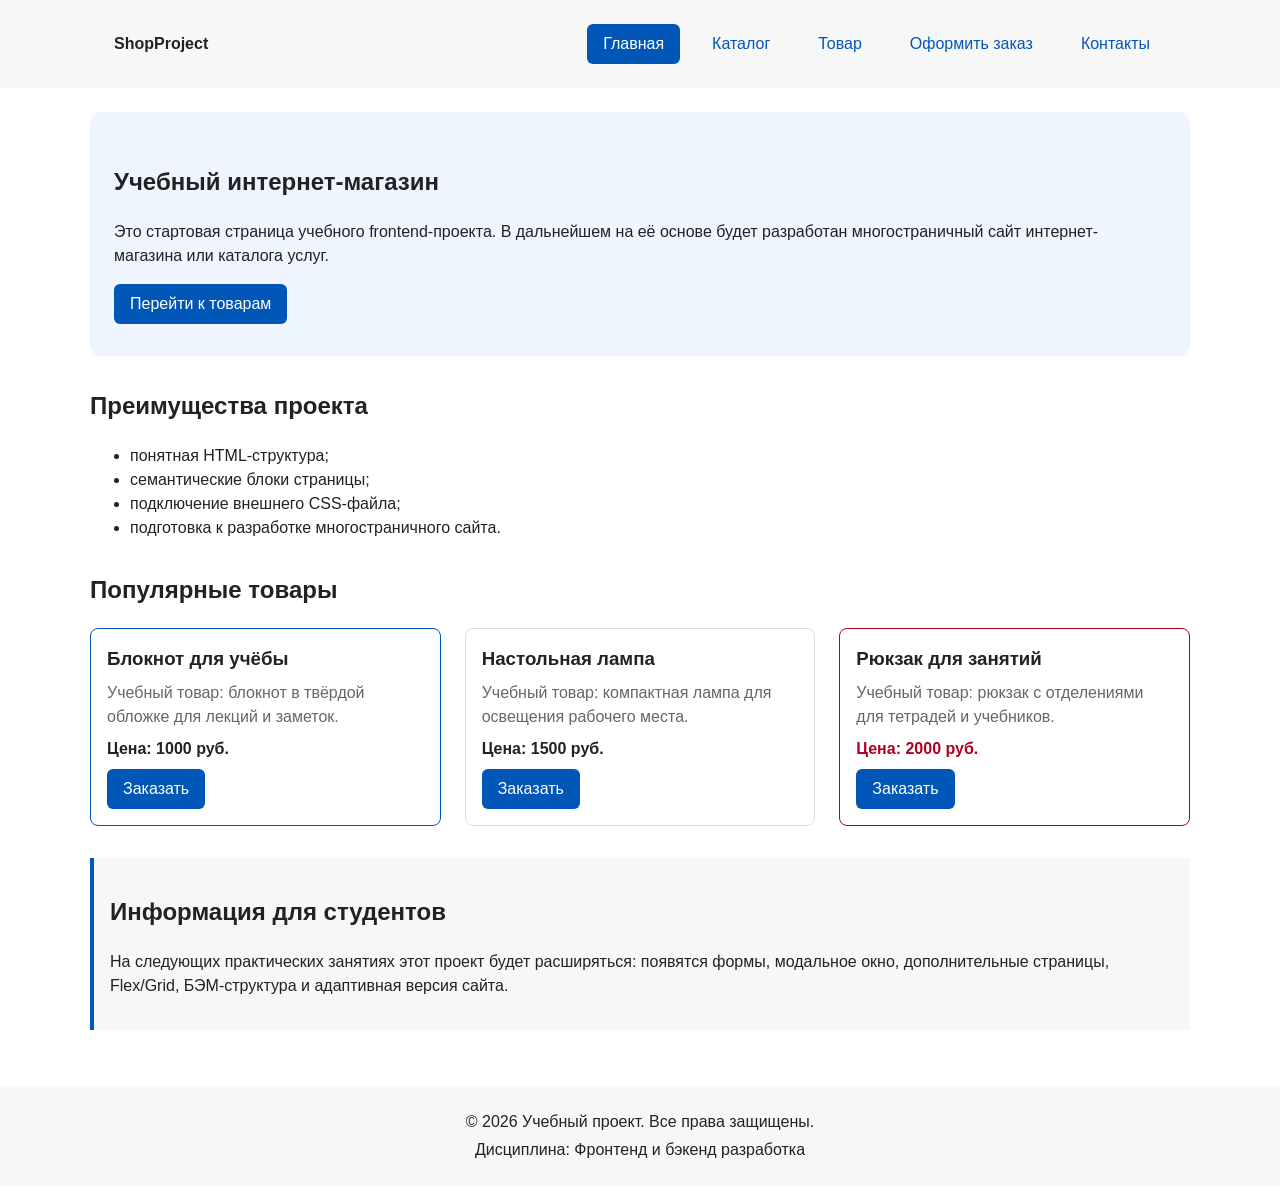
==== index.html @ c6a7417a "chore: initialize responsive project" ====
<!DOCTYPE html>
<html lang="ru">
<head>
  <meta charset="UTF-8">
  <meta name="viewport" content="width=device-width, initial-scale=1.0">
  <title>Учебный интернет-магазин</title>
  <link rel="stylesheet" href="css/style.css">
  <script src="js/main.js" defer></script>

  <meta property="og:type" content="website">
  <meta property="og:title" content="Учебный интернет-магазин">
  <meta
    property="og:description"
    content="Учебный frontend-проект интернет-магазина."
  >
  <meta
    property="og:image"
    content="https://ashurvel-rgb.github.io/kr1-html-css-shop/images/preview.jpg"
  >
</head>
<body>
  <!-- Шапка и навигация по разделам текущей страницы. -->
  <header class="site-header">
    <div class="site-header__inner">
      <a class="site-header__logo" href="index.html">ShopProject</a>
      <nav class="site-nav" aria-label="Основная навигация">
        <ul class="site-nav__list">
          <li class="site-nav__item"><a class="site-nav__link site-nav__link--active" href="index.html">Главная</a></li>
          <li class="site-nav__item"><a class="site-nav__link" href="catalog.html">Каталог</a></li>
          <li class="site-nav__item"><a class="site-nav__link" href="product.html">Товар</a></li>
          <li class="site-nav__item"><a class="site-nav__link" href="order.html">Оформить заказ</a></li>
          <li class="site-nav__item"><a class="site-nav__link" href="contacts.html">Контакты</a></li>
        </ul>
      </nav>
    </div>
  </header>

  <!-- Единственный main содержит основное содержимое страницы. -->
  <main>
    <section class="hero">
      <h1 class="hero__title">Учебный интернет-магазин</h1>
      <p class="hero__description">
        Это стартовая страница учебного frontend-проекта.
        В дальнейшем на её основе будет разработан многостраничный сайт
        интернет-магазина или каталога услуг.
      </p>
      <a class="button button--primary hero__action" href="#popular">Перейти к товарам</a>
    </section>

    <section class="section" id="advantages">
      <h2>Преимущества проекта</h2>
      <ul class="advantages-list">
        <li>понятная HTML-структура;</li>
        <li>семантические блоки страницы;</li>
        <li>подключение внешнего CSS-файла;</li>
        <li>подготовка к разработке многостраничного сайта.</li>
      </ul>
    </section>

    <section class="section" id="popular">
      <h2>Популярные товары</h2>
      <div class="products-grid">
        <!-- Каждая карточка — самостоятельный смысловой блок article. -->
        <article class="product-card product-card--featured">
          <h3 class="product-card__title">Блокнот для учёбы</h3>
          <p class="product-card__description">Учебный товар: блокнот в твёрдой обложке для лекций и заметок.</p>
          <p class="product-card__price">Цена: 1000 руб.</p>
          <button class="button button--primary product-card__button" type="button" data-product="Блокнот для учёбы">
            Заказать
          </button>
        </article>
        <article class="product-card">
          <h3 class="product-card__title">Настольная лампа</h3>
          <p class="product-card__description">Учебный товар: компактная лампа для освещения рабочего места.</p>
          <p class="product-card__price">Цена: 1500 руб.</p>
          <button class="button button--primary product-card__button" type="button" data-product="Настольная лампа">
            Заказать
          </button>
        </article>
        <article class="product-card product-card--discount">
          <h3 class="product-card__title">Рюкзак для занятий</h3>
          <p class="product-card__description">Учебный товар: рюкзак с отделениями для тетрадей и учебников.</p>
          <p class="product-card__price">Цена: 2000 руб.</p>
          <button class="button button--primary product-card__button" type="button" data-product="Рюкзак для занятий">
            Заказать
          </button>
        </article>
      </div>
    </section>

    <aside class="aside-info">
      <h2>Информация для студентов</h2>
      <p>
        На следующих практических занятиях этот проект будет расширяться:
        появятся формы, модальное окно, дополнительные страницы, Flex/Grid,
        БЭМ-структура и адаптивная версия сайта.
      </p>
    </aside>
  </main>

  <footer class="site-footer" id="contacts">
    <p class="site-footer__text">&copy; 2026 Учебный проект. Все права защищены.</p>
    <p class="site-footer__text">Дисциплина: Фронтенд и бэкенд разработка</p>
  </footer>
<dialog class="order-dialog" id="order-dialog" aria-labelledby="order-dialog-title">
  <h2 class="order-dialog__title" id="order-dialog-title">Оформление заявки</h2>

  <form class="order-form" id="order-form" action="#" method="post" novalidate>
    <input id="selected-product" name="selected-product" type="hidden">

    <div class="order-form__field">
      <label class="order-form__label" for="order-name">Имя</label>
      <input
        class="order-form__input"
        id="order-name"
        name="name"
        type="text"
        placeholder="Введите ваше имя"
        minlength="2"
        autocomplete="given-name"
        required
      >
    </div>

    <div class="order-form__field">
      <label class="order-form__label" for="order-email">E-mail</label>
      <input
        class="order-form__input"
        id="order-email"
        name="email"
        type="email"
        placeholder="example@mail.ru"
        autocomplete="email"
        required
      >
    </div>

    <div class="order-form__field">
      <label class="order-form__label" for="order-phone">Телефон</label>
      <input
        class="order-form__input"
        id="order-phone"
        name="phone"
        type="tel"
        inputmode="tel"
        placeholder="+7 (900) 000-00-00"
        pattern="^\+7 \(\d{3}\) \d{3}-\d{2}-\d{2}$"
        required
      >
      <small class="order-form__hint">Формат: +7 (988) 888-88-88</small>
    </div>

    <div class="order-form__field">
      <label class="order-form__label" for="order-date">Дата связи</label>
      <input
        class="order-form__input"
        id="order-date"
        name="date"
        type="date"
      >
    </div>

    <div class="order-form__field">
      <label class="order-form__label" for="order-topic">Тема заявки</label>
      <select class="order-form__select" id="order-topic" name="topic" required>
        <option value="">Выберите тему</option>
        <option value="product">Заказ товара</option>
        <option value="consultation">Консультация</option>
        <option value="delivery">Доставка</option>
      </select>
    </div>

    <div class="order-form__field">
      <label class="order-form__label" for="order-comment">Комментарий</label>
      <textarea
        class="order-form__textarea"
        id="order-comment"
        name="comment"
        rows="4"
        placeholder="Укажите дополнительную информацию"
      ></textarea>
    </div>

    <div class="order-form__field order-form__field--checkbox">
      <label class="order-form__label order-form__label--checkbox">
        <input
          class="order-form__input order-form__input--checkbox"
          id="order-agreement"
          name="agreement"
          type="checkbox"
          required
        >
        Я согласен на обработку данных
      </label>
    </div>

    <div class="order-form__actions">
      <button class="button button--secondary" type="button" id="close-order-dialog">Закрыть</button>
      <button class="button button--primary" type="submit">Отправить заявку</button>
    </div>
  </form>
</dialog>

<p class="success-message" id="success-message" hidden>
  Форма успешно отправлена!
</p>

</body>
</html>
---- css/style.css ----
/* ===============================
   1. Переменные проекта
   =============================== */

:root {
  /* Основные цвета проекта */
  --color-bg: #ffffff;
  --color-text: #222222;
  --color-muted: #666666;
  --color-primary: #0057b8;
  --color-primary-dark: #003f86;
  --color-border: #dddddd;
  --color-surface: #f7f7f7;
  --color-surface-accent: #eef5ff;
  --color-danger: #b00020;
  --color-success: #168a2f;
  --color-success-bg: #eefaf0;
  --color-white: #ffffff;

  /* Отступы */
  --space-xs: 4px;
  --space-sm: 8px;
  --space-md: 16px;
  --space-lg: 24px;
  --space-xl: 32px;

  /* Скругления */
  --radius-sm: 6px;
  --radius-md: 8px;
  --radius-lg: 12px;

  /* Размеры */
  --container-width: 1100px;
}

/* ===============================
   2. Базовые стили
   =============================== */

* {
  box-sizing: border-box;
}

body {
  margin: 0;
  font-family: Arial, sans-serif;
  line-height: 1.5;
  color: var(--color-text);
  background-color: var(--color-bg);
}

main {
  min-height: 60vh;
  padding: var(--space-lg);
}

/* ===============================
   3. Общие элементы интерфейса
   =============================== */

a {
  color: var(--color-primary);
}

a:hover {
  color: var(--color-primary-dark);
}

a:focus-visible {
  outline: 2px solid var(--color-primary);
  outline-offset: 3px;
}

.button {
  display: inline-block;
  padding: var(--space-sm) var(--space-md);
  border: none;
  border-radius: var(--radius-sm);
  font: inherit;
  text-decoration: none;
  cursor: pointer;
}

.button--primary {
  color: var(--color-white);
  background-color: var(--color-primary);
}

.button--primary:hover {
  color: var(--color-white);
  background-color: var(--color-primary-dark);
}

.button--secondary {
  color: var(--color-primary);
  background-color: transparent;
  border: 1px solid var(--color-primary);
}

.button--secondary:hover {
  color: var(--color-white);
  background-color: var(--color-primary);
}

.button:focus-visible {
  outline: 2px solid var(--color-primary);
  outline-offset: 3px;
}

.button:disabled,
.button--disabled {
  opacity: 0.6;
  cursor: not-allowed;
}

/* ===============================
   4. Компоненты страницы
   =============================== */

.site-header {
  background-color: var(--color-surface);
}

.site-header__inner {
  display: flex;
  align-items: center;
  justify-content: space-between;
  gap: var(--space-lg);
  max-width: var(--container-width);
  margin: 0 auto;
  padding: var(--space-lg);
}

.site-header__logo {
  font-weight: 700;
  text-decoration: none;
  color: var(--color-text);
}

.site-nav__list {
  display: flex;
  flex-wrap: wrap;
  justify-content: center;
  align-items: center;
  gap: var(--space-md);
  padding: 0;
  margin: 0;
  list-style: none;
}

.site-nav__link {
  display: inline-block;
  padding: var(--space-sm) var(--space-md);
  color: var(--color-primary);
  text-decoration: none;
  border-radius: var(--radius-sm);
}

.site-nav__link:hover {
  color: var(--color-white);
  background-color: var(--color-primary);
}

.site-nav__link:focus-visible {
  outline: 2px solid var(--color-primary);
  outline-offset: 3px;
}

.site-nav__link--active {
  color: var(--color-white);
  background-color: var(--color-primary);
}

.hero {
  max-width: var(--container-width);
  margin: 0 auto var(--space-xl);
  padding: var(--space-xl) var(--space-lg);
  background-color: var(--color-surface-accent);
  border-radius: var(--radius-lg);
}

.section {
  max-width: var(--container-width);
  margin: 0 auto var(--space-xl);
}

.section h2 {
  margin-top: 0;
}

.products-grid {
  display: grid;
  grid-template-columns: repeat(3, 1fr);
  gap: var(--space-lg);
}

.product-card {
  display: flex;
  flex-direction: column;
  gap: var(--space-sm);
  margin-bottom: 0;
  padding: var(--space-md);
  border: 1px solid var(--color-border);
  border-radius: var(--radius-md);
  background-color: var(--color-bg);
}

.product-card:hover {
  border-color: var(--color-primary);
}

.product-card--featured {
  border-color: var(--color-primary);
}

.product-card--discount {
  border-color: var(--color-danger);
}

.product-card__title {
  margin: 0;
  color: var(--color-text);
}

.product-card__description {
  margin: 0;
  color: var(--color-muted);
}

.product-card__price {
  margin: 0;
  font-weight: 700;
}

.product-card--discount .product-card__price {
  color: var(--color-danger);
}

.product-card__button {
  margin-top: auto;
  align-self: flex-start;
}

.aside-info {
  max-width: var(--container-width);
  margin: 0 auto var(--space-xl);
  padding: var(--space-md);
  border-left: 4px solid var(--color-primary);
  background-color: var(--color-surface);
}

.catalog-layout {
  max-width: var(--container-width);
  margin: 0 auto var(--space-xl);
  display: grid;
  grid-template-columns: 260px 1fr;
  grid-template-areas: "filters products";
  gap: var(--space-lg);
}

.catalog-filters {
  grid-area: filters;
  padding: var(--space-md);
  border: 1px solid var(--color-border);
  border-radius: var(--radius-md);
  background-color: var(--color-surface);
}

.catalog-filters__title,
.catalog-products__title {
  margin-top: 0;
}

.catalog-products {
  grid-area: products;
}

.filters-form {
  display: grid;
  gap: var(--space-md);
}

.filters-form__group {
  margin: 0;
  padding: var(--space-md);
  border: 1px solid var(--color-border);
  border-radius: var(--radius-sm);
}

.filters-form__legend {
  font-weight: 700;
}

.filters-form__label {
  display: block;
  margin-bottom: var(--space-sm);
}

.filters-form__input--number {
  width: 100%;
  padding: 8px 10px;
  border: 1px solid var(--color-border);
  border-radius: var(--radius-sm);
  font: inherit;
}

/* ===============================
   5. Форма и модальное окно
   =============================== */

.order-dialog {
  width: min(100% - 32px, 560px);
  padding: var(--space-lg);
  border: none;
  border-radius: var(--radius-lg);
}

.order-dialog::backdrop {
  background-color: rgba(0, 0, 0, 0.5);
}

.order-dialog__title {
  margin-top: 0;
}

.order-form__field {
  margin-bottom: var(--space-md);
}

.order-form__label {
  display: block;
  margin-bottom: var(--space-xs);
}

.order-form__input,
.order-form__select,
.order-form__textarea {
  width: 100%;
  padding: 10px 12px;
  border: 1px solid var(--color-border);
  border-radius: var(--radius-sm);
  font: inherit;
}

.order-form__input--checkbox {
  width: auto;
}

.order-form__hint {
  display: block;
  margin-top: var(--space-xs);
  color: var(--color-muted);
}

.order-form__input:hover,
.order-form__select:hover,
.order-form__textarea:hover {
  border-color: var(--color-primary);
}

.order-form__input:focus-visible,
.order-form__select:focus-visible,
.order-form__textarea:focus-visible {
  outline: 2px solid var(--color-primary);
  outline-offset: 3px;
}

.order-form [aria-invalid="true"] {
  border-color: var(--color-danger);
}

.order-form__actions {
  display: flex;
  gap: var(--space-md);
  margin-top: var(--space-lg);
}

.success-message {
  max-width: var(--container-width);
  margin: var(--space-lg) auto;
  padding: var(--space-md);
  border-left: 4px solid var(--color-success);
  background-color: var(--color-success-bg);
}

.order-form--standalone {
  padding: var(--space-lg);
  border: 1px solid var(--color-border);
  border-radius: var(--radius-lg);
  background-color: var(--color-bg);
}

.order-page {
  display: grid;
  grid-template-columns: minmax(220px, 0.7fr) minmax(320px, 1.3fr);
  gap: var(--space-xl);
  max-width: var(--container-width);
  margin: 0 auto var(--space-xl);
  align-items: start;
}

.order-page__eyebrow,
.product-detail__badge {
  margin: 0 0 var(--space-sm);
  color: var(--color-primary);
  font-weight: 700;
  text-transform: uppercase;
  letter-spacing: 0.04em;
}

.product-detail {
  display: grid;
  grid-template-columns: minmax(240px, 0.8fr) minmax(320px, 1.2fr);
  gap: var(--space-xl);
  max-width: var(--container-width);
  margin: 0 auto var(--space-xl);
  padding: var(--space-xl);
  border-radius: var(--radius-lg);
  background-color: var(--color-surface-accent);
}

.product-detail__media {
  display: grid;
  min-height: 280px;
  place-items: center;
  border: 1px solid var(--color-border);
  border-radius: var(--radius-lg);
  background-color: var(--color-white);
  font-size: 96px;
}

.product-detail__title {
  margin: 0 0 var(--space-md);
}

.product-detail__description {
  color: var(--color-muted);
}

.product-detail__price {
  font-size: 1.5rem;
  font-weight: 700;
}

.table-wrapper {
  overflow-x: auto;
}

.product-table {
  width: 100%;
  border-collapse: collapse;
  background-color: var(--color-bg);
}

.product-table__caption {
  margin-bottom: var(--space-sm);
  text-align: left;
  font-weight: 700;
}

.product-table th,
.product-table td {
  padding: 12px;
  border: 1px solid var(--color-border);
  text-align: left;
}

.product-table__head {
  color: var(--color-white);
  background-color: var(--color-primary);
}

.product-table__body tr:nth-child(even) {
  background-color: var(--color-surface);
}
.breadcrumbs {
  max-width: var(--container-width);
  margin: 0 auto var(--space-md);
  font-size: 14px;
  color: var(--color-muted);
}

.breadcrumbs__link {
  color: var(--color-primary);
}

.breadcrumbs__current::before {
  content: " / ";
  color: var(--color-muted);
}

.site-footer {
  padding: var(--space-lg);
  background-color: var(--color-surface);
  text-align: center;
}

.site-footer__text {
  margin: 0;
}

.site-footer__text + .site-footer__text {
  margin-top: var(--space-xs);
}
html {
  scroll-behavior: smooth;
}
:target {
  outline: 2px dashed var(--color-primary);
  outline-offset: 4px;
}

@media (max-width: 820px) {
  .site-header__inner {
    flex-direction: column;
    align-items: flex-start;
  }

  .site-nav__list {
    justify-content: flex-start;
  }

  .products-grid,
  .catalog-layout,
  .order-page,
  .product-detail {
    grid-template-columns: 1fr;
  }

  .catalog-layout {
    grid-template-areas:
      "filters"
      "products";
  }
}

@media (max-width: 520px) {
  main,
  .site-header__inner,
  .site-footer,
  .hero,
  .product-detail,
  .order-form--standalone {
    padding: var(--space-md);
  }

  .site-nav__list,
  .order-form__actions {
    flex-direction: column;
    align-items: stretch;
  }

  .site-nav__link,
  .button {
    width: 100%;
    text-align: center;
  }
}
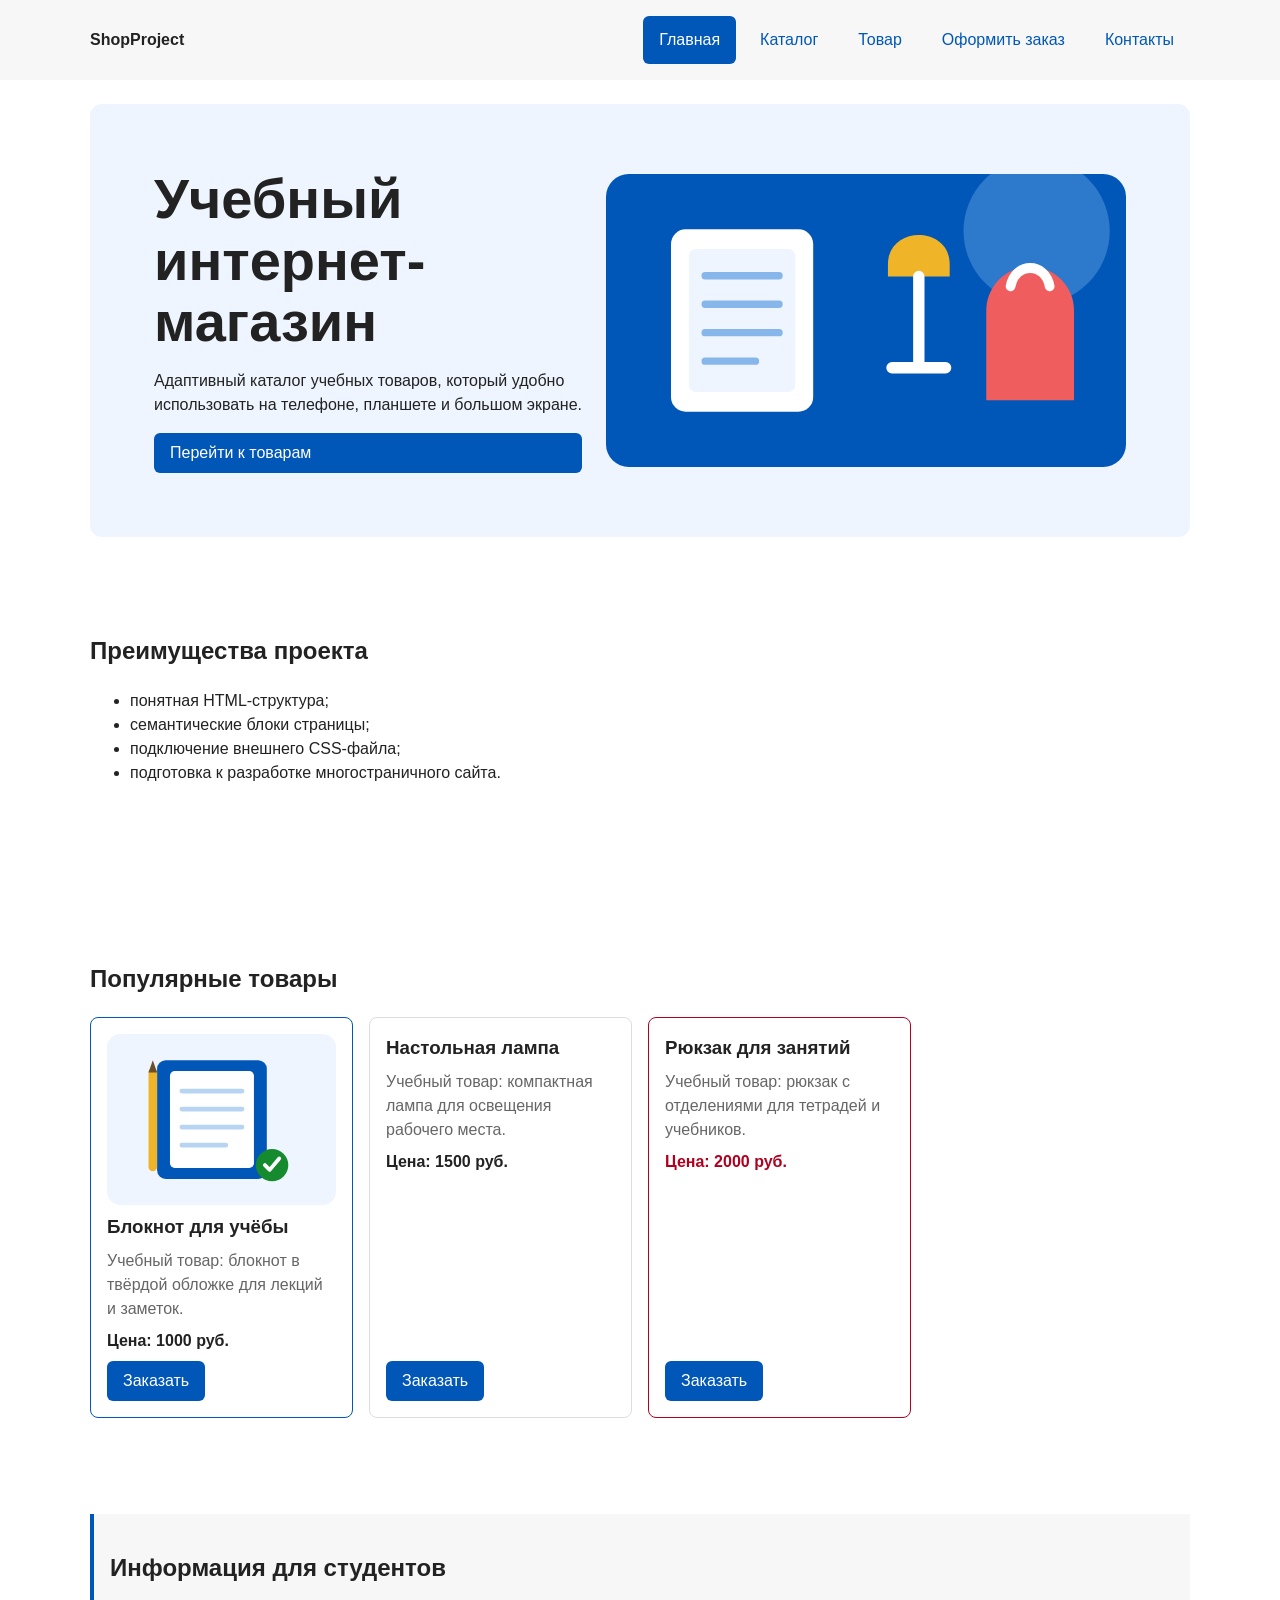
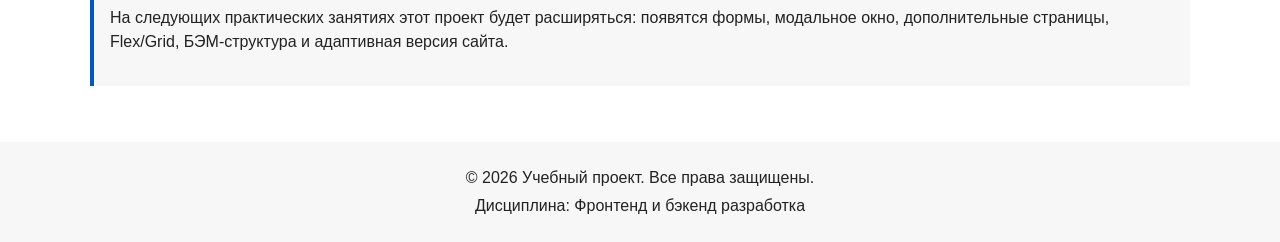
==== commit 5443bd57: "feat: add responsive layout styles" ====
--- a/index.html
+++ b/index.html
@@ -4,7 +4,9 @@
   <meta charset="UTF-8">
   <meta name="viewport" content="width=device-width, initial-scale=1.0">
   <title>Учебный интернет-магазин</title>
+  <link rel="icon" href="images/favicon.svg" type="image/svg+xml">
   <link rel="stylesheet" href="css/style.css">
+  <link rel="stylesheet" href="css/responsive.css">
   <script src="js/main.js" defer></script>
 
   <meta property="og:type" content="website">
@@ -38,13 +40,25 @@
   <!-- Единственный main содержит основное содержимое страницы. -->
   <main>
     <section class="hero">
-      <h1 class="hero__title">Учебный интернет-магазин</h1>
-      <p class="hero__description">
-        Это стартовая страница учебного frontend-проекта.
-        В дальнейшем на её основе будет разработан многостраничный сайт
-        интернет-магазина или каталога услуг.
-      </p>
-      <a class="button button--primary hero__action" href="#popular">Перейти к товарам</a>
+      <div class="hero__content">
+        <h1 class="hero__title">Учебный интернет-магазин</h1>
+        <p class="hero__description">
+          Адаптивный каталог учебных товаров, который удобно использовать
+          на телефоне, планшете и большом экране.
+        </p>
+        <a class="button button--primary hero__action" href="#popular">Перейти к товарам</a>
+      </div>
+      <picture>
+        <source media="(min-width: 1200px)" srcset="images/hero-desktop.svg">
+        <source media="(min-width: 768px)" srcset="images/hero-tablet.svg">
+        <img
+          class="hero__image"
+          src="images/hero-mobile.svg"
+          alt="Учебные принадлежности интернет-магазина"
+          width="640"
+          height="360"
+        >
+      </picture>
     </section>
 
     <section class="section" id="advantages">
@@ -62,6 +76,15 @@
       <div class="products-grid">
         <!-- Каждая карточка — самостоятельный смысловой блок article. -->
         <article class="product-card product-card--featured">
+          <img
+            class="product-card__image"
+            src="images/product-1-640.svg"
+            srcset="images/product-1-480.svg 480w, images/product-1-640.svg 640w, images/product-1-960.svg 960w"
+            sizes="(max-width: 639px) 100vw, (max-width: 1023px) 50vw, 33vw"
+            alt="Синий блокнот для учёбы"
+            width="640"
+            height="480"
+          >
           <h3 class="product-card__title">Блокнот для учёбы</h3>
           <p class="product-card__description">Учебный товар: блокнот в твёрдой обложке для лекций и заметок.</p>
           <p class="product-card__price">Цена: 1000 руб.</p>
--- a/css/responsive.css
+++ b/css/responsive.css
@@ -0,0 +1,269 @@
+/*
+  Адаптивные стили для контрольной работы №3.
+  Подход: Mobile First.
+  Базовые стили рассчитаны на мобильный экран.
+  Расширения добавляются через min-width медиазапросы.
+*/
+
+*,
+*::before,
+*::after {
+  box-sizing: border-box;
+}
+
+html {
+  scroll-behavior: smooth;
+}
+
+img,
+video {
+  max-width: 100%;
+  height: auto;
+}
+
+body {
+  overflow-x: hidden;
+}
+
+main,
+.site-header__inner,
+.section,
+.hero,
+.catalog-layout,
+.order-page,
+.product-detail,
+.breadcrumbs,
+.aside-info {
+  width: min(100% - 32px, 1200px);
+  margin-inline: auto;
+}
+
+main {
+  padding: 24px 0;
+}
+
+.section {
+  padding-block: clamp(24px, 5vw, 64px);
+}
+
+.site-header {
+  position: static;
+}
+
+.site-header__inner {
+  flex-direction: column;
+  align-items: stretch;
+  gap: 16px;
+  padding: 16px 0;
+}
+
+.site-nav__list {
+  flex-direction: column;
+  align-items: stretch;
+  gap: 8px;
+}
+
+.site-nav__link {
+  display: block;
+  min-height: 44px;
+  padding: 12px 16px;
+}
+
+.hero {
+  display: grid;
+  gap: 24px;
+  align-items: center;
+  padding: clamp(24px, 5vw, 64px);
+}
+
+.hero__content {
+  display: grid;
+  gap: 16px;
+}
+
+.hero__title,
+.hero__description {
+  margin: 0;
+}
+
+.hero__title {
+  font-size: clamp(28px, 7vw, 56px);
+  line-height: 1.1;
+}
+
+.hero__image {
+  display: block;
+  width: 100%;
+  max-width: 520px;
+  margin-inline: auto;
+  border-radius: var(--radius-lg, 12px);
+}
+
+.products-grid {
+  grid-template-columns: 1fr;
+  gap: 16px;
+}
+
+.product-card {
+  min-width: 0;
+}
+
+.product-card__title,
+.product-card__description {
+  overflow-wrap: anywhere;
+}
+
+.product-card__image {
+  display: block;
+  width: 100%;
+  aspect-ratio: 4 / 3;
+  object-fit: cover;
+  border-radius: var(--radius-md, 8px);
+}
+
+.catalog-layout {
+  grid-template-columns: 1fr;
+  grid-template-areas:
+    "filters"
+    "products";
+  gap: 24px;
+}
+
+.catalog-filters {
+  position: static;
+}
+
+.order-page,
+.product-detail {
+  grid-template-columns: 1fr;
+}
+
+.order-form {
+  display: grid;
+  gap: 16px;
+}
+
+.order-form__field {
+  display: grid;
+  gap: 8px;
+  min-width: 0;
+  margin-bottom: 0;
+}
+
+.order-form__input,
+.order-form__textarea,
+.order-form__select {
+  width: 100%;
+  min-height: 44px;
+  padding: 10px 12px;
+  font: inherit;
+}
+
+.order-form__textarea {
+  min-height: 120px;
+  resize: vertical;
+}
+
+.order-form__actions {
+  display: flex;
+  flex-direction: column;
+  gap: 12px;
+  margin-top: 0;
+}
+
+.table-wrapper {
+  width: 100%;
+  overflow-x: auto;
+  -webkit-overflow-scrolling: touch;
+}
+
+.product-table {
+  width: 100%;
+  min-width: 640px;
+  border-collapse: collapse;
+}
+
+.order-dialog {
+  width: min(100% - 32px, 560px);
+  max-height: calc(100vh - 32px);
+  overflow: auto;
+}
+
+.order-dialog::backdrop {
+  background: rgb(0 0 0 / 0.5);
+}
+
+@media (min-width: 640px) {
+  .products-grid {
+    grid-template-columns: repeat(2, minmax(0, 1fr));
+  }
+}
+
+@media (min-width: 768px) {
+  .site-header {
+    position: sticky;
+    top: 0;
+    z-index: 100;
+  }
+
+  .site-header__inner {
+    flex-direction: row;
+    align-items: center;
+  }
+
+  .site-nav__list {
+    flex-direction: row;
+    flex-wrap: wrap;
+    align-items: center;
+  }
+
+  .order-form {
+    grid-template-columns: repeat(2, minmax(0, 1fr));
+  }
+
+  .order-form__field--wide,
+  .order-form__actions {
+    grid-column: 1 / -1;
+  }
+
+  .order-form__actions {
+    flex-direction: row;
+  }
+}
+
+@media (min-width: 900px) {
+  .hero {
+    grid-template-columns: minmax(0, 1fr) minmax(320px, 520px);
+  }
+}
+
+@media (min-width: 1024px) {
+  .products-grid {
+    grid-template-columns: repeat(3, minmax(0, 1fr));
+  }
+
+  .catalog-layout {
+    grid-template-columns: 280px minmax(0, 1fr);
+    grid-template-areas: "filters products";
+    align-items: start;
+  }
+
+  .catalog-filters {
+    position: sticky;
+    top: 88px;
+  }
+
+  .order-page {
+    grid-template-columns: minmax(220px, 0.7fr) minmax(320px, 1.3fr);
+  }
+
+  .product-detail {
+    grid-template-columns: minmax(240px, 0.8fr) minmax(320px, 1.2fr);
+  }
+}
+
+@media (min-width: 1280px) {
+  .products-grid {
+    grid-template-columns: repeat(4, minmax(0, 1fr));
+  }
+}
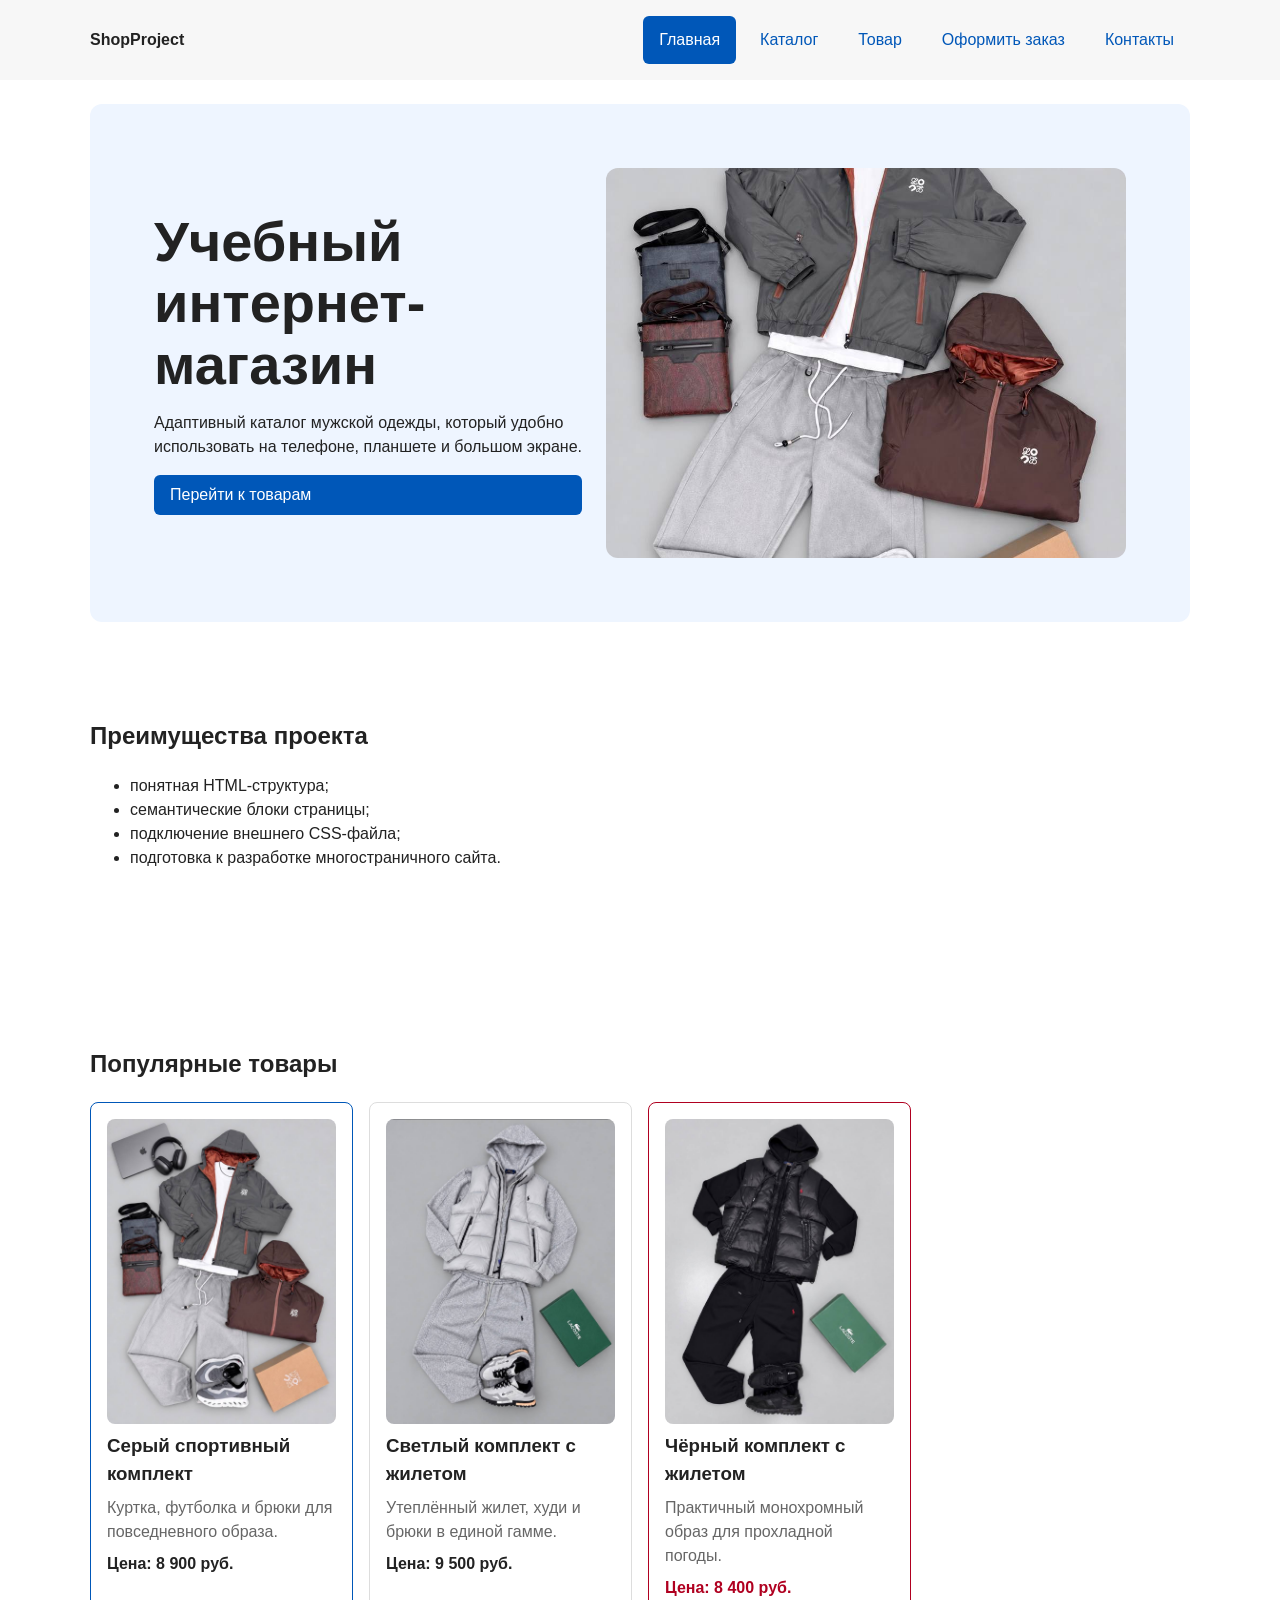
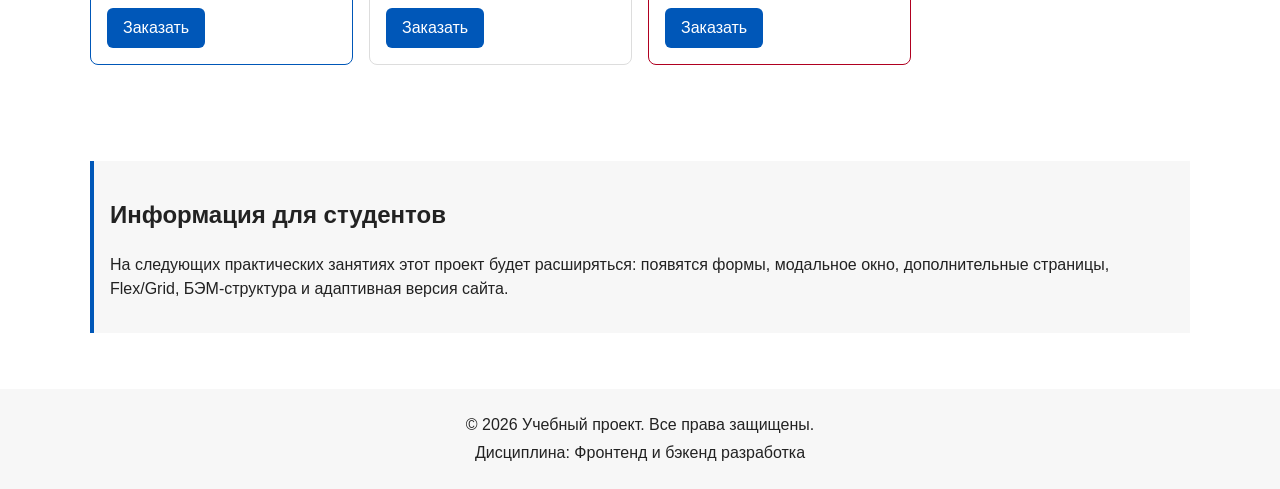
==== commit 0ff9aba8: "feat: replace generated images with real photos" ====
--- a/index.html
+++ b/index.html
@@ -17,7 +17,7 @@
   >
   <meta
     property="og:image"
-    content="https://ashurvel-rgb.github.io/kr1-html-css-shop/images/preview.jpg"
+    content="https://ashurvel-rgb.github.io/kr3-responsive-shop/images/preview.jpg"
   >
 </head>
 <body>
@@ -43,20 +43,20 @@
       <div class="hero__content">
         <h1 class="hero__title">Учебный интернет-магазин</h1>
         <p class="hero__description">
-          Адаптивный каталог учебных товаров, который удобно использовать
+          Адаптивный каталог мужской одежды, который удобно использовать
           на телефоне, планшете и большом экране.
         </p>
         <a class="button button--primary hero__action" href="#popular">Перейти к товарам</a>
       </div>
       <picture>
-        <source media="(min-width: 1200px)" srcset="images/hero-desktop.svg">
-        <source media="(min-width: 768px)" srcset="images/hero-tablet.svg">
+        <source media="(min-width: 1200px)" srcset="images/outfit-navy.jpg">
+        <source media="(min-width: 768px)" srcset="images/outfit-blue.jpg">
         <img
           class="hero__image"
-          src="images/hero-mobile.svg"
-          alt="Учебные принадлежности интернет-магазина"
-          width="640"
-          height="360"
+          src="images/outfit-gray.jpg"
+          alt="Подборка мужской одежды и аксессуаров"
+          width="960"
+          height="1280"
         >
       </picture>
     </section>
@@ -78,33 +78,35 @@
         <article class="product-card product-card--featured">
           <img
             class="product-card__image"
-            src="images/product-1-640.svg"
-            srcset="images/product-1-480.svg 480w, images/product-1-640.svg 640w, images/product-1-960.svg 960w"
+            src="images/outfit-gray.jpg"
+            srcset="images/outfit-gray.jpg 960w"
             sizes="(max-width: 639px) 100vw, (max-width: 1023px) 50vw, 33vw"
-            alt="Синий блокнот для учёбы"
-            width="640"
-            height="480"
+            alt="Серый спортивный комплект с курткой"
+            width="960"
+            height="1280"
           >
-          <h3 class="product-card__title">Блокнот для учёбы</h3>
-          <p class="product-card__description">Учебный товар: блокнот в твёрдой обложке для лекций и заметок.</p>
-          <p class="product-card__price">Цена: 1000 руб.</p>
-          <button class="button button--primary product-card__button" type="button" data-product="Блокнот для учёбы">
+          <h3 class="product-card__title">Серый спортивный комплект</h3>
+          <p class="product-card__description">Куртка, футболка и брюки для повседневного образа.</p>
+          <p class="product-card__price">Цена: 8 900 руб.</p>
+          <button class="button button--primary product-card__button" type="button" data-product="Серый спортивный комплект">
             Заказать
           </button>
         </article>
         <article class="product-card">
-          <h3 class="product-card__title">Настольная лампа</h3>
-          <p class="product-card__description">Учебный товар: компактная лампа для освещения рабочего места.</p>
-          <p class="product-card__price">Цена: 1500 руб.</p>
-          <button class="button button--primary product-card__button" type="button" data-product="Настольная лампа">
+          <img class="product-card__image" src="images/outfit-light.jpg" alt="Светло-серый комплект с жилетом" width="960" height="1280" loading="lazy">
+          <h3 class="product-card__title">Светлый комплект с жилетом</h3>
+          <p class="product-card__description">Утеплённый жилет, худи и брюки в единой гамме.</p>
+          <p class="product-card__price">Цена: 9 500 руб.</p>
+          <button class="button button--primary product-card__button" type="button" data-product="Светлый комплект с жилетом">
             Заказать
           </button>
         </article>
         <article class="product-card product-card--discount">
-          <h3 class="product-card__title">Рюкзак для занятий</h3>
-          <p class="product-card__description">Учебный товар: рюкзак с отделениями для тетрадей и учебников.</p>
-          <p class="product-card__price">Цена: 2000 руб.</p>
-          <button class="button button--primary product-card__button" type="button" data-product="Рюкзак для занятий">
+          <img class="product-card__image" src="images/outfit-black.jpg" alt="Чёрный спортивный комплект с жилетом" width="960" height="1280" loading="lazy">
+          <h3 class="product-card__title">Чёрный комплект с жилетом</h3>
+          <p class="product-card__description">Практичный монохромный образ для прохладной погоды.</p>
+          <p class="product-card__price">Цена: 8 400 руб.</p>
+          <button class="button button--primary product-card__button" type="button" data-product="Чёрный комплект с жилетом">
             Заказать
           </button>
         </article>
--- a/css/responsive.css
+++ b/css/responsive.css
@@ -97,6 +97,8 @@
   max-width: 520px;
   margin-inline: auto;
   border-radius: var(--radius-lg, 12px);
+  aspect-ratio: 4 / 3;
+  object-fit: cover;
 }
 
 .products-grid {
@@ -116,7 +118,7 @@
 .product-card__image {
   display: block;
   width: 100%;
-  aspect-ratio: 4 / 3;
+  aspect-ratio: 3 / 4;
   object-fit: cover;
   border-radius: var(--radius-md, 8px);
 }
